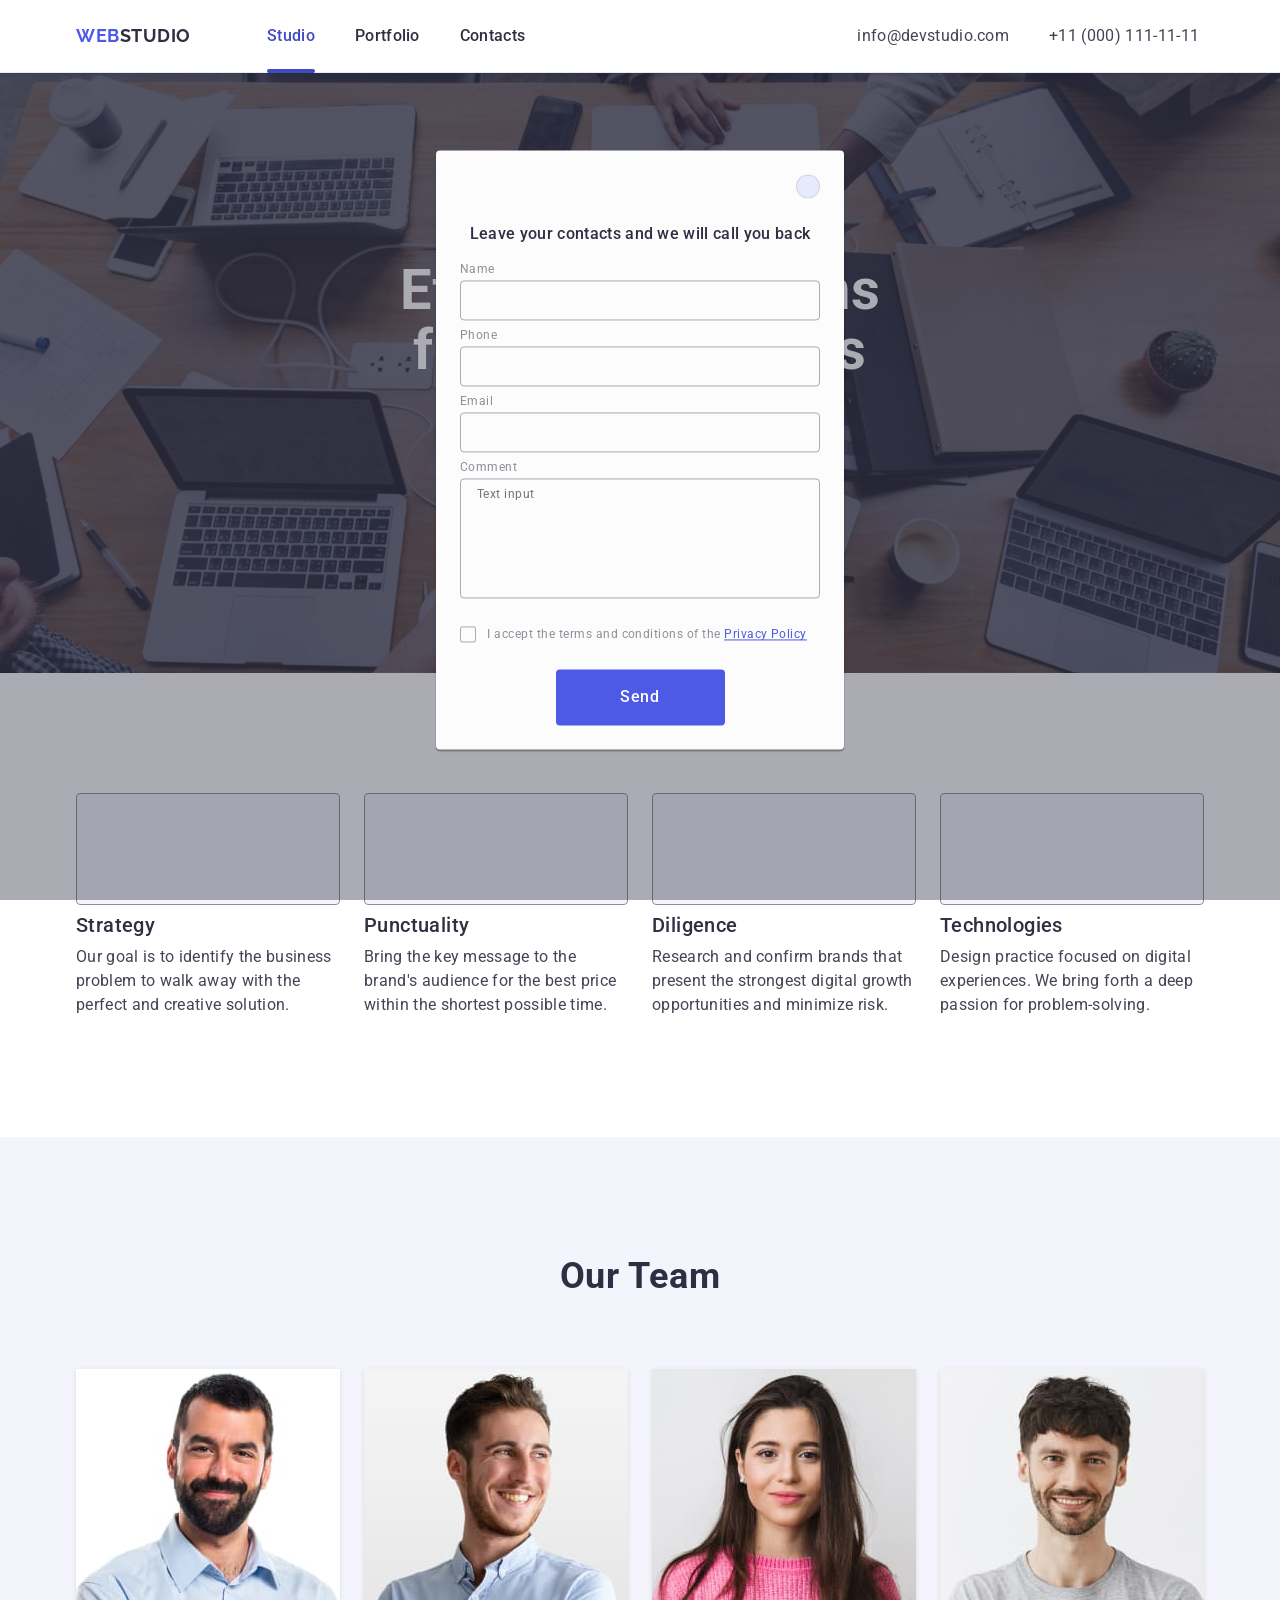
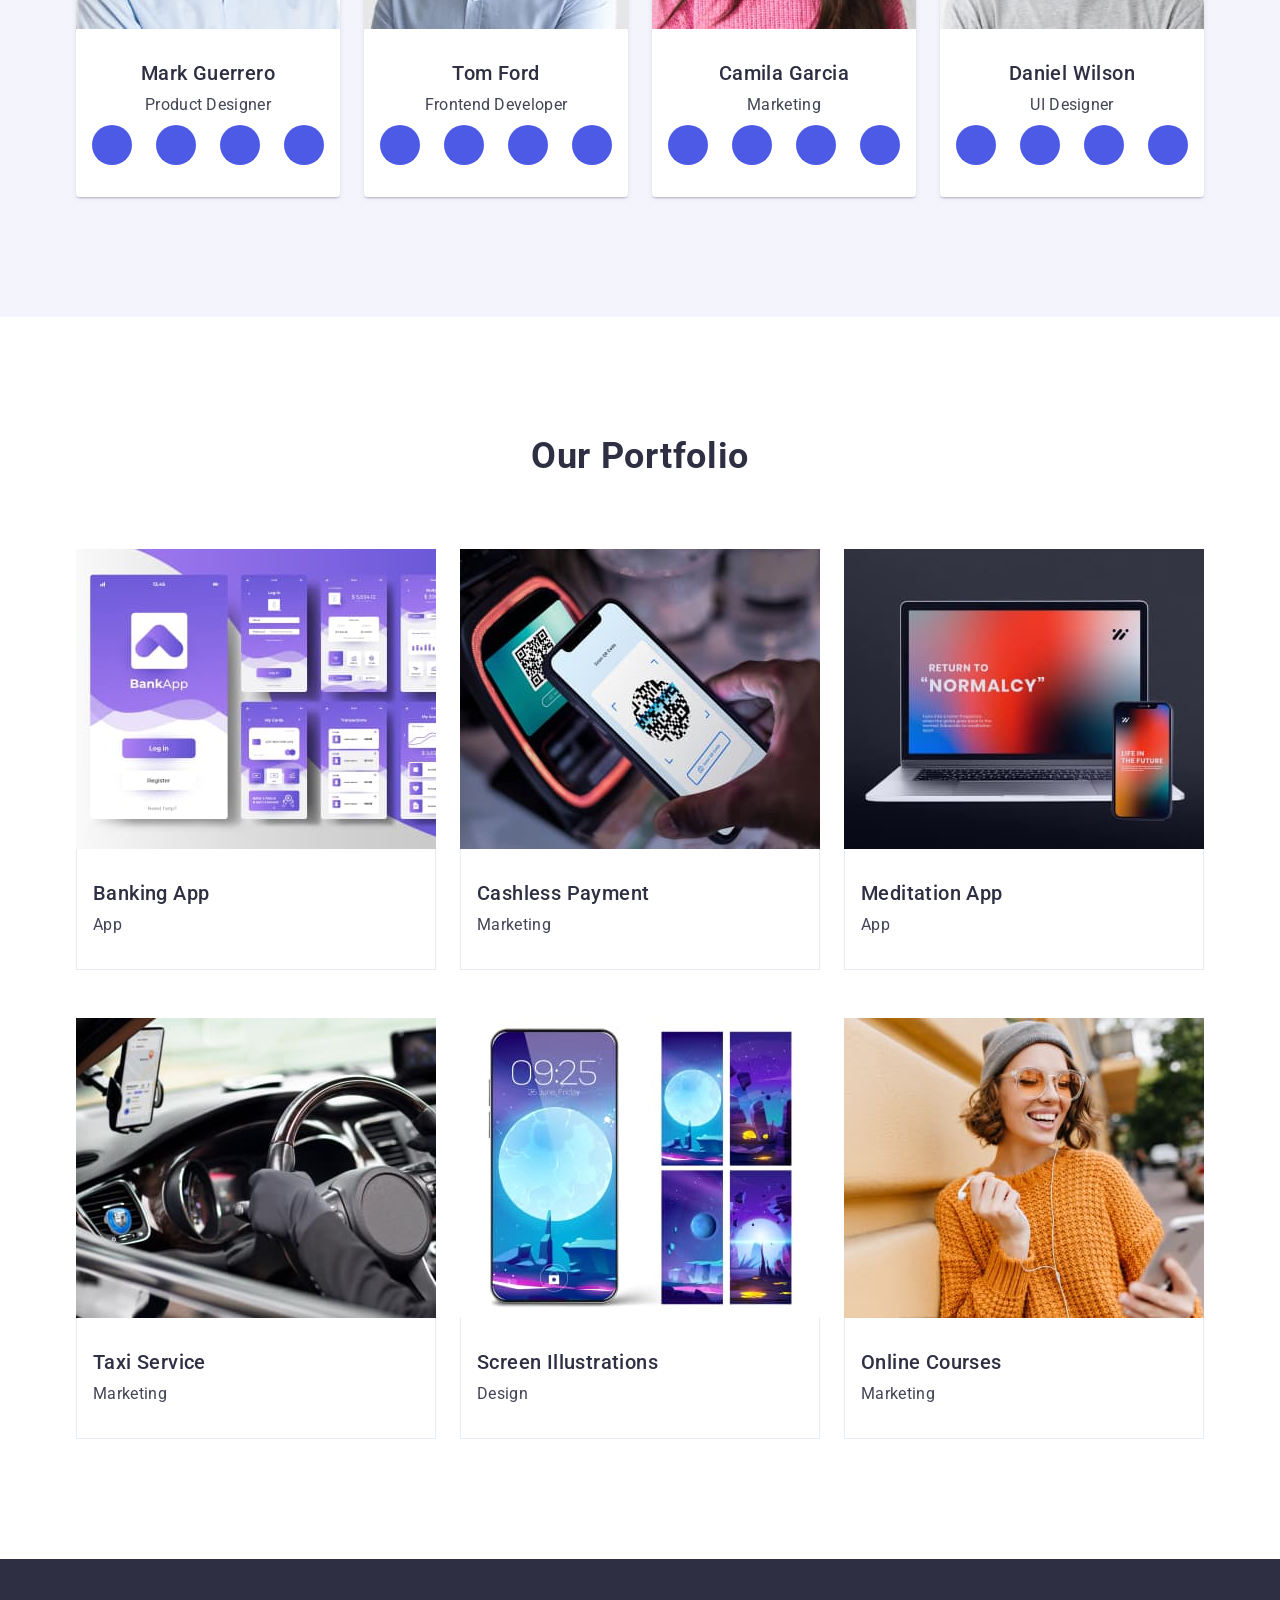
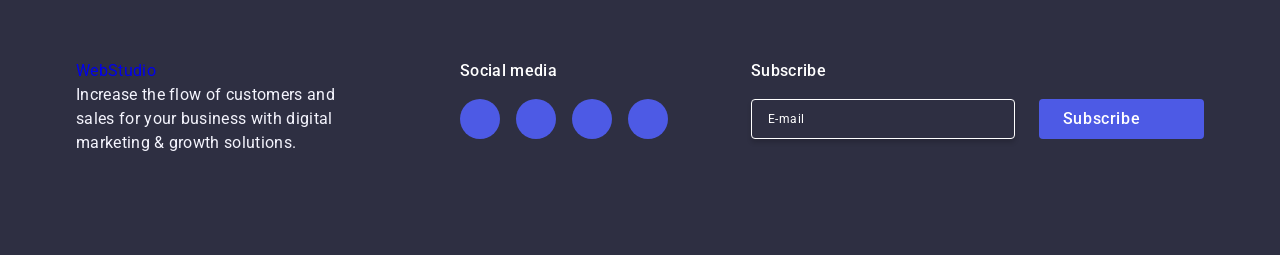
==== goit-markup-hw-06/index.html @ 76b23a29 "Add files via upload" ====
<!DOCTYPE html>
<html lang="en">
  <head>
    <meta charset="UTF-8" />
    <meta name="viewport" content="width=device-width, initial-scale=1.0">
    <meta name="description" content="Effective Solutions
      for Your Business" />
    <link rel="preconnect" href="https://fonts.googleapis.com" />
    <link rel="preconnect" href="https://fonts.gstatic.com" crossorigin />
    <link
      href="https://fonts.googleapis.com/css2?family=Raleway:wght@700&family=Roboto:wght@400;500;700&display=swap"
      rel="stylesheet"
    />
    <link
      rel="stylesheet"
      href="https://cdn.jsdelivr.net/npm/modern-normalize@2.0.0/modern-normalize.min.css"
    />
    <link rel="stylesheet" href="./css/styles.css" />
    <title>Web Studio</title>
  </head>
  <body>
    <!-- #region header-->
    <header class="header">
      <div class="container">
        <nav class="header-nav">
          <a class="header-link active" href="./index.html"
            ><span class="header-accent">Web</span>Studio</a
          >
          <ul class="header-list">
            <li class="header-item">
              <a class="nav-link active" href="./index.html">Studio</a>
            </li>
            <li class="header-item">
              <a class="nav-link" href="">Portfolio</a>
            </li>
            <li class="header-item">
              <a class="nav-link" href="">Contacts</a>
            </li>
          </ul>
        </nav>
        <address class="address">
          <ul class="address-list">
            <li class="address-item">
              <a class="address-link" href="mailto:info@devstudio.com"
                >info@devstudio.com</a>
            </li>
            <li class="address-item">
              <a class="address-link" href="tel:+110001111111"
                >+11 (000) 111-11-11</a>
            </li>
          </ul>
        </address>
      </div>
    </header>
    <!-- #endregion -->
    <main>
      <!-- #region hero-->
      <section class="hero">
        <div class="container">
          <h1 class="hero-title">Effective Solutions for Your Business</h1>
          <button type="button" class="button">Order Service</button>
        </div>
      </section>
      <!-- #endregion -->
      <!-- #region  benefits-->
      <section class="section benefits">
        <div class="container">
          <h2 class="visually-hidden">benefits</h2>
          <ul class="benefits-list">
            <li class="benefits-item">
              <div class="benefits-icon-container">
                <svg class="benefits-icon" width="64" height="64">
                  <use href="./images/icons.svg#icon-antenna"></use>
                </svg>
              </div>
              <h3 class="benefits-subtitle">Strategy</h3>
              <p class="benefits-text">
                Our goal is to identify the business problem to walk away with
                the perfect and creative solution.
              </p>
            </li>
            <li class="benefits-item">
              <div class="benefits-icon-container">
                <svg class="benefits-icon" width="64" height="64">
                  <use href="./images/icons.svg#icon-clock"></use>
                </svg>
              </div>
              <h3 class="benefits-subtitle">Punctuality</h3>
              <p class="benefits-text">
                Bring the key message to the brand's audience for the best price
                within the shortest possible time.
              </p>
            </li>
            <li class="benefits-item">
              <div class="benefits-icon-container">
                <svg class="benefits-icon" width="64" height="64">
                  <use href="./images/icons.svg#icon-diagram"></use>
                </svg>
                </div>
              <h3 class="benefits-subtitle">Diligence</h3>
              <p class="benefits-text">
                Research and confirm brands that present the strongest digital
                growth opportunities and minimize risk.
              </p>
            </li>
            <li class="benefits-item">
              <div class="benefits-icon-container">
                <svg class="benefits-icon" width="64" height="64">
                  <use href="./images/icons.svg#icon-astronaut"></use>
                </svg>
              </div>
              <h3 class="benefits-subtitle">Technologies</h3>
              <p class="benefits-text">
                Design practice focused on digital experiences. We bring forth a
                deep passion for problem-solving.
              </p>
            </li>
          </ul>
        </div>
      </section>
      <!-- #endregion -->
      <!-- #region team-->
      <section class="section team">
        <div class="container">
          <h2 class="team-title">Our Team</h2>
          <ul class="team-list">
            <li class="team-item">
              <img
                src="./images/our-team/mark.jpg"
                alt="Mark Guerrero"
                width="264"
                height="260">
              <div class="team-info">
                <h3 class="team-subtitle">Mark Guerrero</h3>
                <p class="team-text">Product Designer</p>
                <ul class="social-list">
                  <li class="social-item">
                    <a href="" class="social-link">
                      <svg class="social-icon" width="16" height="16">
                        <use href="./images/icons.svg#icon-instagram"></use>
                      </svg>
                    </a>
                  </li>
                  <li class="social-item">
                    <a href="" class="social-link">
                      <svg class="social-icon" width="16" height="16">
                        <use href="./images/icons.svg#icon-twitter"></use>
                      </svg>
                    </a>
                  </li>
                  <li class="social-item">
                    <a href="" class="social-link">
                      <svg class="social-icon" width="16" height="16">
                        <use href="./images/icons.svg#icon-facebook"></use>
                      </svg>
                    </a>
                  </li>
                  <li class="social-item">
                    <a href="" class="social-link">
                      <svg class="social-icon" width="16" height="16">
                        <use href="./images/icons.svg#icon-linkedin"></use>
                      </svg>
                    </a>
                  </li>
                </ul>
              </div>
            </li>
            <li class="team-item">
              <img
                src="./images/our-team/tom.jpg"
                alt="Tom Ford"
                width="264"
                height="260"
              />
              <div class="team-info">
                <h3 class="team-subtitle">Tom Ford</h3>
                <p class="team-text">Frontend Developer</p>
                <ul class="social-list">
                  <li class="social-item">
                    <a href="" class="social-link">
                      <svg class="social-icon" width="16" height="16">
                        <use href="./images/icons.svg#icon-instagram"></use>
                      </svg>
                    </a>
                  </li>
                  <li class="social-item">
                    <a href="" class="social-link">
                      <svg class="social-icon" width="16" height="16">
                        <use href="./images/icons.svg#icon-twitter"></use>
                      </svg>
                    </a>
                  </li>
                  <li class="social-item">
                    <a href="" class="social-link">
                      <svg class="social-icon" width="16" height="16">
                        <use href="./images/icons.svg#icon-facebook"></use>
                      </svg>
                    </a>
                  </li>
                  <li class="social-item">
                    <a href="" class="social-link">
                      <svg class="social-icon" width="16" height="16">
                        <use href="./images/icons.svg#icon-linkedin"></use>
                      </svg>
                    </a>
                  </li>
                </ul>
              </div>
            </li>
            <li class="team-item">
              <img
                src="./images/our-team/camila.jpg"
                alt="Camila Garcia"
                width="264"
                height="260"
              />
              <div class="team-info">
                <h3 class="team-subtitle">Camila Garcia</h3>
                <p class="team-text">Marketing</p>
                <ul class="social-list">
                  <li class="social-item">
                    <a href="" class="social-link">
                      <svg class="social-icon" width="16" height="16">
                        <use href="./images/icons.svg#icon-instagram"></use>
                      </svg>
                    </a>
                  </li>
                  <li class="social-item">
                    <a href="" class="social-link">
                      <svg class="social-icon" width="16" height="16">
                        <use href="./images/icons.svg#icon-twitter"></use>
                      </svg>
                    </a>
                  </li>
                  <li class="social-item">
                    <a href="" class="social-link">
                      <svg class="social-icon" width="16" height="16">
                        <use href="./images/icons.svg#icon-facebook"></use>
                      </svg>
                    </a>
                  </li>
                  <li class="social-item">
                    <a href="" class="social-link">
                      <svg class="social-icon" width="16" height="16">
                        <use href="./images/icons.svg#icon-linkedin"></use>
                      </svg>
                    </a>
                  </li>
                </ul>
              </div>
            </li>
            <li class="team-item">
              <img
                src="./images/our-team/daniel.jpg"
                alt="Daniel Wilson"
                width="264"
                height="260"
              />
              <div class="team-info">
                <h3 class="team-subtitle">Daniel Wilson</h3>
                <p class="team-text">UI Designer</p>
                <ul class="social-list">
                  <li class="social-item">
                    <a href="" class="social-link">
                      <svg class="social-icon" width="16" height="16">
                        <use href="./images/icons.svg#icon-instagram"></use>
                      </svg>
                    </a>
                  </li>
                  <li class="social-item">
                    <a href="" class="social-link">
                      <svg class="social-icon" width="16" height="16">
                        <use href="./images/icons.svg#icon-twitter"></use>
                      </svg>
                    </a>
                  </li>
                  <li class="social-item">
                    <a href="" class="social-link">
                      <svg class="social-icon" width="16" height="16">
                        <use href="./images/icons.svg#icon-facebook"></use>
                      </svg>
                    </a>
                  </li>
                  <li class="social-item">
                    <a href="" class="social-link">
                      <svg class="social-icon" width="16" height="16">
                        <use href="./images/icons.svg#icon-linkedin"></use>
                      </svg>
                    </a>
                  </li>
                </ul>
              </div>
            </li>
          </ul>
        </div>
      </section>
<!-- #endregion -->

<!-- #region portfolio-->
      <section class="section portfolio">
        <div class="container">
          <h2 class="portfolio-title">Our Portfolio</h2>
          <ul class="portfolio-list">
            <li class="portfolio-item">
              <div class="portfolio-owerlay-container">
                <img
                  src="./images/portfolio/bankingApp.jpg"
                  alt="Banking App"
                  width="360"
                  height="300"/>
                <p class="portfolio-owerlay-text">
                  14 Stylish and User-Friendly App Design Concepts · Task
                  Manager App · Calorie Tracker App · Exotic Fruit Ecommerce App
                  · Cloud Storage App
                </p>
              </div>
                <div class="portfolio-info">
                <h3 class="portfolio-subtitle">Banking App</h3>
                <p class="portfolio-text">App</p>
              </div>
            </li>
            <li class="portfolio-item">
              <div class="portfolio-owerlay-container">
                <img
                  src="./images/portfolio/cashlessPayment.jpg"
                  alt="Cashless Payment"
                  width="360"
                  height="300"/>
                <p class="portfolio-owerlay-text">
                  14 Stylish and User-Friendly App Design Concepts · Task
                  Manager App · Calorie Tracker App · Exotic Fruit Ecommerce App
                  · Cloud Storage App
                </p>
              </div>
              <div class="portfolio-info">
                <h3 class="portfolio-subtitle">Cashless Payment</h3>
                <p class="portfolio-text">Marketing</p>
              </div>
            </li>
            <li class="portfolio-item">
              <div class="portfolio-owerlay-container">
                <img
                  src="./images/portfolio/meditationApp.jpg"
                  alt="Meditation App"
                  width="360"
                  height="300"/>
                <p class="portfolio-owerlay-text">
                  14 Stylish and User-Friendly App Design Concepts · Task
                  Manager App · Calorie Tracker App · Exotic Fruit Ecommerce App
                  · Cloud Storage App
                </p>
              </div>
              <div class="portfolio-info">
                <h3 class="portfolio-subtitle">Meditation App</h3>
                <p class="portfolio-text">App</p>
              </div>
            </li>
            <li class="portfolio-item">
              <div class="portfolio-owerlay-container">
                <img
                  src="./images/portfolio/taxiService.jpg"
                  alt="Taxi Service"
                  width="360"
                  height="300"/>
                <p class="portfolio-owerlay-text">
                  14 Stylish and User-Friendly App Design Concepts · Task
                  Manager App · Calorie Tracker App · Exotic Fruit Ecommerce App
                  · Cloud Storage App
                </p>
              </div>
              <div class="portfolio-info">
                <h3 class="portfolio-subtitle">Taxi Service</h3>
                <p class="portfolio-text">Marketing</p>
              </div>
            </li>
            <li class="portfolio-item">
              <div class="portfolio-owerlay-container">
                <img
                  src="./images/portfolio/screenIllustrations.jpg"
                  alt="Screen Illustrations"
                  width="360"
                  height="300"/>
                <p class="portfolio-owerlay-text">
                  14 Stylish and User-Friendly App Design Concepts · Task
                  Manager App · Calorie Tracker App · Exotic Fruit Ecommerce App
                  · Cloud Storage App
                </p>
              </div>
              <div class="portfolio-info">
                <h3 class="portfolio-subtitle">Screen Illustrations</h3>
                <p class="portfolio-text">Design</p>
              </div>
            </li>
            <li class="portfolio-item">
              <div class="portfolio-owerlay-container">
                <img
                  src="./images/portfolio/onlineCourses.jpg"
                  alt="Online Courses"
                  width="360"
                  height="300"/>
                <p class="portfolio-owerlay-text">
                  14 Stylish and User-Friendly App Design Concepts · Task
                  Manager App · Calorie Tracker App · Exotic Fruit Ecommerce App
                  · Cloud Storage App
                </p>
              </div>
              <div class="portfolio-info">
                <h3 class="portfolio-subtitle">Online Courses</h3>
                <p class="portfolio-text">Marketing</p>
              </div>
            </li>
          </ul>
        </div>
      </section>    
<!-- #endregion portfolio-->
</main>
<!-- #region footer-->
<footer class="footer">
  <div class="container footer-container">
    <div class="footer-logo-content">
      <a class="logo footer-logo" href="./index.html"
        >Web<span class="footer-logo-part">Studio</span>
      </a>
      <p class="footer-logo-text">
        Increase the flow of customers and sales for your business with
        digital marketing & growth solutions.
      </p>
    </div>
    <div class="footer-socials">
      <p class="footer-socials-text">Social media</p>
      <ul class="footer-socials-list">
        <li class="footer-socials-item">
          <a
            class="footer-socials-link"
            href="https://instagram.com"
            target="_blank"
          >
            <svg class="footer-socials-icon" width="24" height="24">
              <use href="./images/icons.svg#icon-instagram"></use>
            </svg>
          </a>
        </li>
        <li class="footer-socials-item">
          <a
            class="footer-socials-link"
            href="https://twitter.com"
            target="_blank"
          >
            <svg class="footer-socials-icon" width="24" height="24">
              <use href="./images/icons.svg#icon-twitter"></use>
            </svg>
          </a>
        </li>
        <li class="footer-socials-item">
          <a
            class="footer-socials-link"
            href="https://facebook.com"
            target="_blank"
          >
            <svg class="footer-socials-icon" width="24" height="24">
              <use href="./images/icons.svg#icon-facebook"></use>
            </svg>
          </a>
        </li>
        <li class="footer-socials-item">
          <a
            class="footer-socials-link"
            href="https://linkedin.com"
            target="_blank"
          >
            <svg class="footer-socials-icon" width="24" height="24">
              <use href="./images/icons.svg#icon-linkedin"></use>
            </svg>
          </a>
        </li>
      </ul>
    </div>
    <div class="footer-subscribe">
      <p class="footer-subscribe-text">Subscribe</p>
      <form class="footer-subscribe-form">
        <label class="footer-subscribe-email-label">
          <input
            class="footer-subscribe-email-input"
            name="email"
            type="email"
            placeholder="E-mail"
          />
        </label>
        <button class="footer-subscribe-btn" type="submit">
          Subscribe
          <svg class="footer-subscribe-icon" width="24" height="24">
            <use href="./images/icons.svg#icon-plane"></use>
          </svg>
        </button>
      </form>
    </div>
  </div>
</footer>
<!--#region backdrop-->
<div class="backdrop is-open">
  <div class="modal">
    <button class="modal-close" type="button">
      <svg class="modal-close-icon" width="8" height="8">
        <use href="./images/icons.svg#icon-close"></use>
      </svg>
    </button>
    <p class="modal-text">Leave your contacts and we will call you back</p>
    <form class="modal-form">
      <div class="modal-form-field">
        <label class="modal-label" for="user-name">Name</label>
        <div class="modal-form-input-wrapper">
          <input class="modal-form-input" type="text" id="user-name" name="user-name" />
          <svg class="modal-icon" width="18" height="24">
            <use href="./images/icons.svg#icon-name"></use>
          </svg>
        </div>
      </div>
      <div class="modal-form-field">
        <label class="modal-label" for="phone">Phone</label>
        <div class="modal-form-input-wrapper">
          <input class="modal-form-input" type="tel" id="phone" name="phone" />
          <svg class="modal-icon" width="18" height="24">
            <use href="./images/icons.svg#icon-phone"></use>
          </svg>
        </div>
      </div>
      <div class="modal-form-field">
        <label class="modal-label" for="email">Email</label>
        <div class="modal-form-input-wrapper">
          <input class="modal-form-input" type="email" id="email" name="email" />
          <svg class="modal-icon" width="18" height="24">
            <use href="./images/icons.svg#icon-email"></use>
          </svg>
        </div>
      </div>
      <div class="modal-form-comment">
        <label class="modal-label" for="user-comment">Comment</label>
        <textarea
          class="modal-form-comment-textarea"
          id="user-comment"
          name="user-comment"
          placeholder="Text input"
        ></textarea>
      </div>
      <div class="modal-policy">
        <input
          class="modal-policy-checkbox visually-hidden"
          type="checkbox"
          value="true"
          id="user-privacy"
          name="user-privacy"
        />
        <label class="modal-policy-label" for="user-privacy">
          <span class="modal-policy-input-part">
            <svg class="modal-checkbox-icon" width="10" height="8">
              <use href="./images/icons.svg#icon-checkbox"></use>
            </svg>
          </span>
          I accept the terms and conditions of the
          <a class="modal-policy-link">Privacy Policy</a>
        </label>
      </div>
      <button class="modal-form-btn" type="submit">Send</button>
    </form>
  </div>
</div>
</body>
</html>
---- goit-markup-hw-06/css/styles.css ----
:root {
    --color-iris: #4d5ae5; /* CTA, focused, active stts, links */
    --color-ocean: #404bbf; /* CTAs */
    --color-navy-blue: #2e2f42; /* Overlay, shadows, headings */
    --color-green: #31d0aa; /* valid fields, sucs messages */
    --color-slate: #434455; /* body text */
    --color-light-slate: #8e8f99; /* helper text */
    --color-cornflower: #e7e9fc; /* accent color */
    --color-cloud: #f4f4fd; /* lightmode background */
    --color-navy-blue-modal: #2e2f42; /* modal overlay */
    --color-grey: #2e2f42;  /* hero background */
    --color-light: #fff;
}   
/* #region  basic style*/
body {
  font-family: "Roboto", sans-serif;
  font-weight: 400;
  font-size: 16px;
  letter-spacing: 0.02em;
  line-height: 1.5;
  color: #2e2f42;
  background-color: #ffffff;
}

a {
  text-decoration: none;
  box-sizing: border-box;
  padding: 0;
}

img {
  display: block;
}
address {
  font-style: normal;
}

ul,
ol {
  list-style-type: none;
  margin: 0;
  padding: 0;
}

h1,
h2,
h3,
h4,
h5,
h6,
p {
  padding: 0;
  margin: 0;
}

h2 {
  font-weight: 700;
  font-size: 36px;
  line-height: 1.11;
  letter-spacing: 0.02em;
  text-align: center;
  color: #2e2f42;
}

h3 {
  font-weight: 500;
  font-size: 20px;
  line-height: 1.2;
  letter-spacing: 0.02em;
  color: #2e2f42;
}

button {
  font-weight: 600;
  cursor: pointer;
}

p {
  color: #434455;
}

/* #endregion */
/* #region common style*/
.visually-hidden {
  position: absolute;
  width: 1px;
  height: 1px;
  margin: -1px;
  border: 0;
  padding: 0;
  white-space: nowrap;
  clip-path: inset(100%);
  clip: rect(0 0 0 0);
  overflow: hidden;
}

.container {
  width: 1158px;
  padding: 0 15px 0 15px;
  margin: 0 auto;
}

.section {
  padding: 120px 0;
}
.social-item {
}
.social-icon {
  fill: #f4f4fd;
}

/* #endregion */
/* #region  header style*/
.header {
  border-bottom: 1px solid #e7e9fc;
  box-shadow: 0px 2px 1px rgba(46, 47, 66, 0.08),
    0px 1px 1px rgba(46, 47, 66, 0.16), 0px 1px 6px rgba(46, 47, 66, 0.08);
  position: sticky;
  top: 0;
  background-color: #fff;
  z-index: 999;
}
.header .container {
  display: flex;
  align-content: space-between;
}
.header-nav {
  display: flex;
  align-items: center;
  gap: 0px;
}

.header-link {
  font-family: "Raleway", sans-serif;
  font-weight: 700;
  font-size: 18px;
  line-height: 1.17;
  letter-spacing: 0.03em;
  text-transform: uppercase;
  color: inherit;
  width: 115px;

  margin-right: 76px;
  padding: 24px 0;
}
.header-accent {
  color: #4d5ae5;
}
.header-list {
  display: flex;
  flex-direction: row;
  gap: 40px;

  margin-right: 332px;
}

.header-item {
}

.nav-link {
  display: block;
  padding: 24px 0;
  color: inherit;
  font-weight: 500;

  transition: color 250ms cubic-bezier(0.4, 0, 0.2, 1);
}
.nav-link:hover,
.nav-link:focus {
  color: #404bbf;
}
.nav-link.active {
  position: relative;
  color: #404bbf;
}

.nav-link.active::after {
  position: absolute;
  left: 0;
  bottom: -1px;

  content: "";
  display: block;

  border-radius: 2px;
  width: 100%;
  height: 4px;

  background-color: #404bbf;
}

.address {
}
.address-list {
  display: flex;
  gap: 40px;
}
.address-link {
  display: block;
  color: #434455;
  padding: 24px 0;

  transition: color 250ms cubic-bezier(0.4, 0, 0.2, 1);
}
.address-link:hover,
.address-link:focus {
  color: #404bbf;
}
/* #endregion */
/* #region  hero style*/
.hero {
  margin: 0 auto;
  max-width: 1440px;
  padding: 188px 0;
  background-color: rgba(46, 47, 66, 0.7);
  background-image: linear-gradient(
      rgba(46, 47, 66, 0.7),
      rgba(46, 47, 66, 0.7)
    ),
    url("../images/background/hero-bg.jpg");
  background-repeat: no-repeat;
  background-size: cover;
  background-position: center;
}

.hero .container {
}
.hero-title {
  font-weight: 700;
  font-size: 56px;
  line-height: 1.07;
  text-align: center;
  color: #fff;

  max-width: 496px;
  margin: 0 auto 48px;
}
.button {
  font-family: Roboto, sans-serif;
  display: block;
  color: #fff;
  background: #4d5ae5;
  font-weight: 500;
  line-height: 1.5;
  letter-spacing: 0.04em;
  border-radius: 4px;
  padding: 16px 32px;
  min-width: 169px;
  margin: 0 auto;
  border: none;

  transition: background-color 250ms cubic-bezier(0.4, 0, 0.2, 1);

  box-shadow: rgba(0, 0, 0, 0.17) 0px -23px 25px 0px inset,
    rgba(0, 0, 0, 0.15) 0px -36px 30px 0px inset,
    rgba(0, 0, 0, 0.1) 0px -79px 40px 0px inset, rgba(0, 0, 0, 0.06) 0px 2px 1px,
    rgba(0, 0, 0, 0.09) 0px 4px 2px, rgba(0, 0, 0, 0.09) 0px 8px 4px,
    rgba(0, 0, 0, 0.09) 0px 16px 8px, rgba(0, 0, 0, 0.09) 0px 32px 16px;
}

.button:hover,
.button:focus {
  background: #404bbf;
  box-shadow: rgba(50, 50, 93, 0.25) 0px 30px 60px -12px inset,
    rgba(0, 0, 0, 0.3) 0px 18px 36px -18px inset;
}
/* #endregion */
/* #region benefits style*/
.benefits {
}
.benefits .container {
}
.benefits-icon-container {
  display: flex;
  align-items: center;
  justify-content: center;

  border: 1px solid #8e8f99;
  background-color: #f4f4fd;
  border-radius: 4px;
  width: 100%;
  height: 112px;
  margin-bottom: 8px;
}
.benefits-title {
}
.benefits-list {
  display: flex;
  gap: 24px;
}
.benefits-item {
  width: calc((100% - 72px) / 4);
}
.benefits-subtitle {
  margin-bottom: 8px;
}
.benefits-text {
}
/* #endregion */
/* #region team style*/
.team {
  background: #f4f4fd;
}

.team-title {
  margin-bottom: 72px;
}
.team-list {
  display: flex;
  gap: 24px;
}
.team-item {
  width: calc((100% - 72px) / 4);
  border-radius: 0px 0px 4px 4px;
  box-shadow: 0 2px 1px 0 rgba(46, 47, 66, 0.08),
    0 1px 1px 0 rgba(46, 47, 66, 0.16), 0 1px 6px 0 rgba(46, 47, 66, 0.08);
}

.team-info {
  padding: 32px 0;
  text-align: center;
  background: #fff;
  border-radius: 0 0 4px 4px;
}
.team-subtitle {
  text-align: center;
  margin-bottom: 8px;
}
.team-text {
  text-align: center;
}

.social-title {
  font-weight: 500;
  font-size: 16px;
  line-height: 1.5;
  letter-spacing: 0.02em;
  color: #fff;
  margin-bottom: 16px;
  text-align: start;
}

.social-list {
  display: flex;
  gap: 24px;
  width: 100%;
  justify-content: center;
  margin-top: 8px;
}
.social-item {
}
.social-link {
  display: flex;
  justify-content: center;
  align-items: center;

  background-color: #4d5ae5;
  border-radius: 50%;

  padding: 12px;

  transition: background-color 250ms cubic-bezier(0.4, 0, 0.2, 1);
  cursor: pointer;
}

.social-link:hover,
.social-link:focus {
  background-color: #404bbf;

  /* box-shadow: rgba(50, 50, 93, 0.25) 0px 30px 60px -12px inset,
    rgba(0, 0, 0, 0.3) 0px 18px 36px -18px inset; */
}

/* #endregion */
/* #region  portfolio style*/
.portfolio {
}
.portfolio-title {
  text-align: center;
  margin-bottom: 72px;
}
.portfolio-list {
  display: flex;
  flex-direction: row;
  gap: 24px;
  row-gap: 48px;
  flex-wrap: wrap;
}
.portfolio-info {
  padding: 32px 16px;

  border-bottom: 1px solid #e7e9fc;
  border-left: 1px solid #e7e9fc;
  border-right: 1px solid #e7e9fc;
}
.portfolio-item {
  cursor: pointer;
  transition: box-shadow 250ms cubic-bezier(0.4, 0, 0.2, 1);
}
.portfolio-item:hover,
.portfolio-item:focus {
  box-shadow: 0 2px 1px 0 rgba(46, 47, 66, 0.08),
    0 1px 1px 0 rgba(46, 47, 66, 0.16), 0 1px 6px 0 rgba(46, 47, 66, 0.08);
}
.portfolio-owerlay-text {
  font-weight: 400;
  font-size: 16px;
  line-height: 1.5;
  letter-spacing: 0.02em;
  color: #f4f4fd;
  background-color: #4d5ae5;

  padding: 40px 32px;
  width: 100%;
  height: 100%;
  top: 0;
  left: 0;

  position: absolute;
  transform: translateY(100%);
  transition: transform 250ms cubic-bezier(0.4, 0, 0.2, 1);
}
.portfolio-item:hover .portfolio-owerlay-text,
.portfolio-item:focus .portfolio-owerlay-text {
  transform: translateY(0);
  background-color: #4d5ae5;
}
.portfolio-owerlay-container {
  position: relative;
  overflow: hidden;
}
.portfolio-info {
}
.portfolio-subtitle {
  margin-bottom: 8px;
}
.portfolio-text {
}
/* #endregion */

/* #region  footer style */
.footer {
  background-color: #2e2f42;
  padding: 100px 0;
}

.footer-container {
  display: flex;
  align-items: baseline;
}

.footer-logo-content {
  margin-right: 120px;
}

.footer-logo-text {
  font-size: 16px;
  line-height: 1.5;
  color: #f4f4fd;
  letter-spacing: 0.02em;
  max-width: 264px;
}

.footer-socials {
  margin-right: auto;
}

.footer-socials-text {
  font-weight: 500;
  font-size: 16px;
  line-height: 1.5;
  letter-spacing: 0.02em;
  color: #fff;
  margin-bottom: 16px;
}

.footer-socials-list {
  display: flex;
  gap: 16px;
}

.footer-socials-item {
  width: 40px;
  height: 40px;
}

.footer-socials-link {
  width: 100%;
  height: 100%;
  background-color: #4d5ae5;
  border-radius: 50%;
  display: flex;
  align-items: center;
  justify-content: center;
  transition: background-color 250ms cubic-bezier(0.4, 0, 0.2, 1);
}

.footer-socials-link:hover,
.footer-socials-link:focus {
  background-color: #31d0aa;
}

.footer-socials-icon {
  fill: #f4f4fd;
}

.footer-subscribe-text {
  margin-bottom: 16px;
  font-weight: 500;
  line-height: 1.5;
  letter-spacing: 0.02em;
  color: #fff;
}

.footer-subscribe-form {
  display: flex;
  gap: 24px;
}

.footer-subscribe-email-input {
  width: 264px;
  height: 40px;
  border: 1px solid #ffffff;
  background-color: transparent;
  font-size: 12px;
  line-height: 2;
  letter-spacing: 0.04em;
  padding-left: 16px;
  box-shadow: 0px 4px 4px rgba(0, 0, 0, 0.15);
  border-radius: 4px;
  color: #ffffff;
}

.footer-subscribe-email-input::placeholder {
  color: #fff;
}

.footer-subscribe-btn {
  min-width: 165px;
  height: 40px;
  display: flex;
  justify-content: center;
  align-items: center;
  font-family: 'Roboto', sans-serif;
  font-size: 16px;
  font-weight: 500;
  line-height: 1.5;
  letter-spacing: 0.04em;
  color: #fff;
  cursor: pointer;
  background-color: #4d5ae5;
  border: none;
  border-radius: 4px;
}

.footer-subscribe-icon {
  margin-left: 16px;
  fill: #f4f4fd;
}
/*#endregion footer style*/

/*#region backdrop*/
.backdrop {
  position: fixed;
  top: 0;
  left: 0;
  width: 100%;
  height: 100%;
  background-color: rgba(46, 47, 66, 0.4);
  opacity: 0;
  visibility: hidden;
  pointer-events: none;

  transition: opacity 250ms cubic-bezier(0.4, 0, 0.2, 1),
    visibility 250ms cubic-bezier(0.4, 0, 0.2, 1);
}

.backdrop.is-open {
  opacity: 1;
  visibility: visible;
  pointer-events: auto;
}

.modal {
  position: absolute;
  top: 50%;
  left: 50%;
  padding: 72px 24px 24px 24px;

  width: 408px;
  min-height: 584px;
  border-radius: 4px;
  transform: translate(-50%, -50%);
  box-shadow: 0px 1px 1px rgba(0, 0, 0, 0.14), 0px 1px 3px rgba(0, 0, 0, 0.12),
    0px 2px 1px rgba(0, 0, 0, 0.2);
  transition: transform 250ms cubic-bezier(0.4, 0, 0.2, 1);
  background-color: #fcfcfc;
}

.backdrop:not(.is-open) .modal {
  transform: translate(-50%, -50%) scale(1.5);
}

.modal-close {
  position: absolute;
  top: 24px;
  right: 24px;
  width: 24px;
  height: 24px;
  border-radius: 50%;
  display: flex;
  align-items: center;
  justify-content: center;
  background-color: #e7e9fc;
  border: 1px solid rgba(0, 0, 0, 0.1);
  padding: 0;
  cursor: pointer;
  transition: background-color 250ms cubic-bezier(0.4, 0, 0.2, 1),
    border 250ms cubic-bezier(0.4, 0, 0.2, 1);
}

.modal-close:hover {
  background-color: #404bbf;
  border: none;
}

.modal-close:focus {
  border: none;
  background-color: #404bbf;
}

.modal-close-icon {
  transition: fill 250ms cubic-bezier(0.4, 0, 0.2, 1);
}

.modal-close:hover .modal-close-icon {
  fill: #fff;
}

.modal-close:focus .modal-close-icon {
  fill: #fff;
}

.modal-text {
  font-weight: 500;
  font-size: 16px;
  line-height: 1.5;
  text-align: center;
  letter-spacing: 0.02em;
  color: #2e2f42;
  margin-bottom: 16px;
}

.modal-form-field {
  margin-bottom: 8px;
}

.modal-label {
  font-size: 12px;
  line-height: 1.17;
  letter-spacing: 0.04em;
  color: #8e8f99;
  display: block;
  margin-bottom: 4px;
}

.modal-form-input-wrapper {
  position: relative;
}

.modal-form-input {
  width: 100%;
  height: 40px;
  border: 1px solid rgba(46, 47, 66, 0.4);
  border-radius: 4px;
  background-color: transparent;
  padding-left: 38px;
  outline: transparent;
  transition: border-color 250ms cubic-bezier(0.4, 0, 0.2, 1);
}

.modal-icon {
  position: absolute;
  left: 16px;
  top: 50%;
  transform: translateY(-50%);
  transition: fill 250ms cubic-bezier(0.4, 0, 0.2, 1);
}

.modal-form-input:focus {
  border-color: #4D5AE5;  
}

.modal-form-input:focus + .modal-icon {
  fill: #4d5ae5;
}

.modal-form-comment {
  margin-bottom: 16px;
}

.modal-form-comment-textarea {
  width: 100%;
  height: 120px;
  font-size: 12px;
  line-height: 1.17;
  letter-spacing: 0.04em;
  color: rgba(46, 47, 66, 0.4);
  border: 1px solid rgba(46, 47, 66, 0.4);
  border-radius: 4px;
  background-color: transparent;
  padding: 8px 16px;
  outline: transparent;
  resize: none;
  transition: border-color 250ms cubic-bezier(0.4, 0, 0.2, 1);
}

.modal-form-comment-textarea:focus {
  border-color: #4D5AE5; 
}

.modal-policy {
  margin-bottom: 24px;
}

.modal-policy-label {
  font-size: 12px;
  line-height: 1.17;
  letter-spacing: 0.04em;
  color: #8e8f99;
}

.modal-policy-input-part {
  width: 16px;
  height: 16px;
  margin-right: 8px;
  border: 1px solid rgba(46, 47, 66, 0.4);
  border-radius: 2px;
  transition: background-color 250ms cubic-bezier(0.4, 0, 0.2, 1),
    border 250ms cubic-bezier(0.4, 0, 0.2, 1),
    fill 250ms cubic-bezier(0.4, 0, 0.2, 1);
  display: inline-flex;
  align-items: center;
  justify-content: center;
  fill: transparent;
}

.modal-policy-link {
  color: #4d5ae5;
  line-height: 1.3; 
  text-decoration: underline; 
  text-decoration-skip-ink: none;
}

.modal-policy-checkbox:checked + .modal-policy-label > .modal-policy-input-part { 
    background-color: #404BBF; 
    border: none; 
    fill: #F4F4FD; 
  }

.modal-form-btn {
  display: block;
  margin: 0 auto;
  min-width: 169px;
  height: 56px;
  font-family: 'Roboto', sans-serif;
  font-size: 16px;
  font-weight: 500;
  line-height: 1.5;
  letter-spacing: 0.04em;
  color: #fff;
  cursor: pointer;
  background-color: #4d5ae5;
  border-radius: 4px;
  border: none;
  transition: background-color 250ms cubic-bezier(0.4, 0, 0.2, 1);
}

.modal-form-btn:hover,
.modal-form-btn:focus {
  background-color: #404bbf;
}
/* #endregoin backdrop*/

@media (max-width: 767px) {
  .container {
    width: 100%;
  }

  .header {
    height: 56px;
    position: relative;
  }

  .header .header-nav .nav-logo {
    font-size: 18px;
    line-height: 1.17;
    letter-spacing: 0.03em;
    position: absolute;
    top: 16px;
    left: 16px;
  }

  .header .navbar-list,
  .header .navbar-right,
  .second-section .second-section_icon {
    display: none;
  }

  .header .navbar-menu {
    display: flex;
    position: absolute;
    right: 16px;
    top: 16px;
    background-color: #ffffff;
  }

  .header .navbar-menu {
    display: flex;
    align-items: center;
    justify-content: center;
    fill: #2f2f37;
    background-color: #ffffff;
    cursor: pointer;
    text-decoration: none;
    border: none;
  }

  .header .navbar-menu-icon {
    fill: #2f2f37;
    background-color: #ffffff;
  }

  .menu {
    display: flex;
    position: fixed;
    flex-direction: column;
    top: 0;
    right: 0;
    width: 100%;
    height: 100%;
    padding: 20px;
    background-color: white;
    box-shadow: -4px 0 8px rgba(0, 0, 0, 0.1);
    border-radius: 8px 0 0 8px;
  }

  .menu .menu-navigation {
    list-style: none;
    padding: 0;
    margin-top: 72px;
    margin-left: 16px;
    margin-bottom: 168px;
    display: flex;
    flex-direction: column;
    gap: 40px;
  }

  .menu .menu-navigation-item-link {
    text-decoration: none;
    font-size: 36px;
    font-weight: 700;
    line-height: 40px;
    letter-spacing: 0.02em;
  }

  .menu .menu-navigation-item-link:hover {
    color: #4b4bff;
  }

  .menu .contact {
    display: flex;
    flex-direction: column;
    gap: 24px;
  }

  .menu .contact .contact-link {
    text-decoration: none;
    color: #4D5AE5;
    font-family: Roboto;
    font-size: 20px;
    font-weight: 500;
    line-height: 24px;
    letter-spacing: 0.02em;
    text-align: left;
    text-underline-position: from-font;
    text-decoration-skip-ink: none;
  }

  .menu .contact li:nth-last-child(1) .contact-link {
    color: #434455;
  }

  .menu .social {
    display: flex;
    gap: 10px;
    margin-top: 48px;
  }

  .menu .menu-social-media {
    display: flex;
    flex-direction: row;
    gap: 40px;
  }

  .menu .social a {
    display: inline-block;
    width: 40px;
    height: 40px;
    background-color: #4b4bff;
    border-radius: 50%;
    display: flex;
    align-items: center;
    justify-content: center;
    text-decoration: none;
    color: white;
    font-size: 18px;
  }

  .menu .close {
    position: absolute;
    top: 20px;
    right: 20px;
    text-decoration: none;
    color: #333;
    border-radius: 50%;
    position: absolute;

    width: 24px;
    height: 24px;

    display: flex;
    align-items: center;
    justify-content: center;
    background-color: #e7e9fc;
    border: 1px solid rgba(0, 0, 0, 0.1);
    padding: 0;
    cursor: pointer;
    transition: background-color 250ms cubic-bezier(0.4, 0, 0.2, 1),
      border 250ms cubic-bezier(0.4, 0, 0.2, 1);
  }

  .second-section .second-section-ul {
    display: flex;
    flex-direction: column;
    margin-left: auto;
    margin-right: auto;
    gap: 72px;
    align-items: center;
    justify-content: center;
  }

  .second-section .second-section-li {
    min-width: 288px;
  }

  .third-section-team-members-list {
    display: flex;
    flex-direction: column;
    align-items: center;
    justify-content: center;
    margin-left: auto;
    margin-right: auto;
    gap: 72px;
  }

  .third-section .team-member {
    min-width: 264px;
  }

  .fourth-section .fourth-section-ul {
    display: flex;
    flex-direction: column;
    align-items: center;
    justify-content: center;
  }

  .fourth-section .fourth-section-list {
    min-width: 288px;
  }

  .footer .container {
    flex-direction: column;
    align-items: center;
    justify-content: center;
    gap: 72px;
    position: relative;
  }

  .footer .footer-left {
    display: flex;
    flex-direction: column;
    margin-right: 0;
    justify-content: center;
    align-items: center;
  }

  .footer-left .footer-text {
    display: flex;
    align-items: center;
    justify-content: center;
  }

  .footer .footer_right .footer_social-media {
    display: flex;
    align-items: center;
    justify-content: center;
  }

  .footer .footer-subscribe {
    flex-direction: column;
    margin-left: 0px;
  }

  .footer .footer-subscribe-text {
    display: flex;
    align-items: center;
    justify-content: center;
  }

  .footer .footer-subscribe .footer-form {
    flex-direction: column;
    display: flex;
    align-items: center;
    justify-content: center;
  }

  .footer .footer-button {
    max-width: 165px;
    display: flex;
    align-items: center;
    justify-content: center;
  }
}
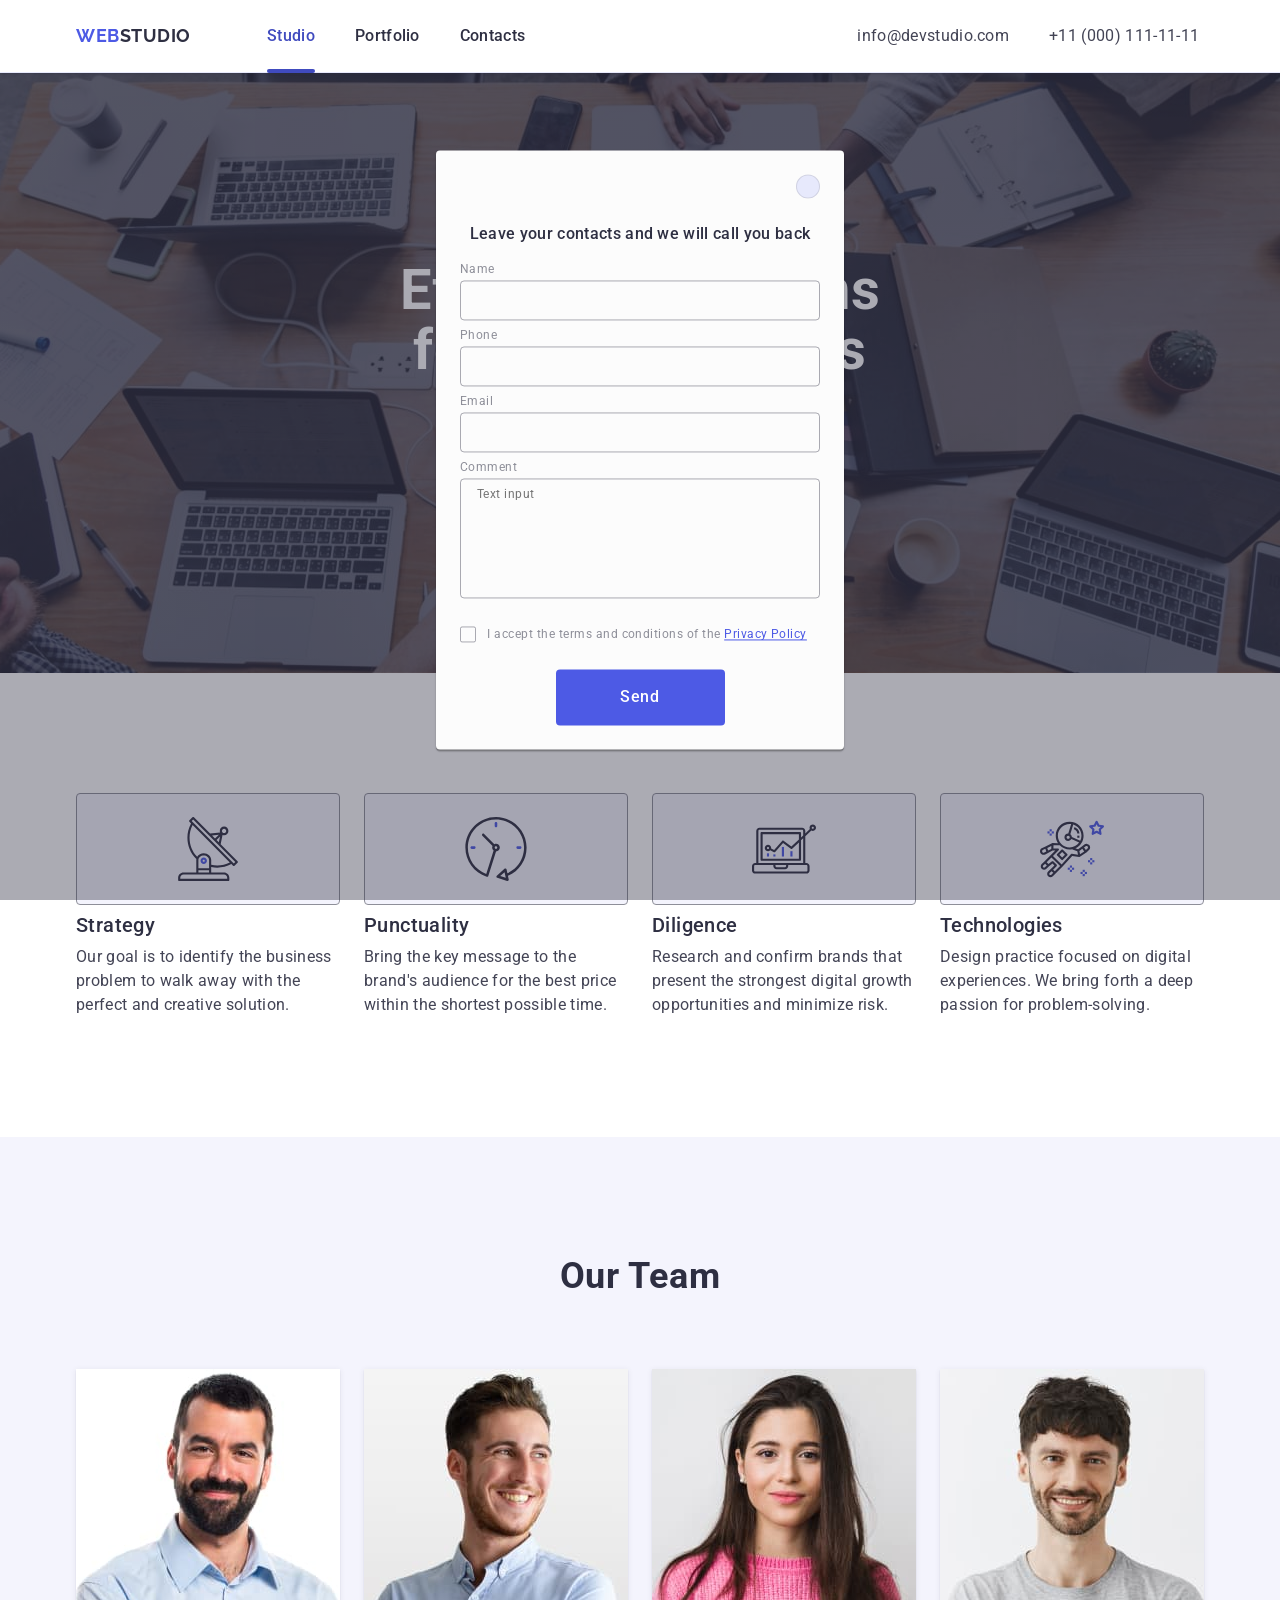
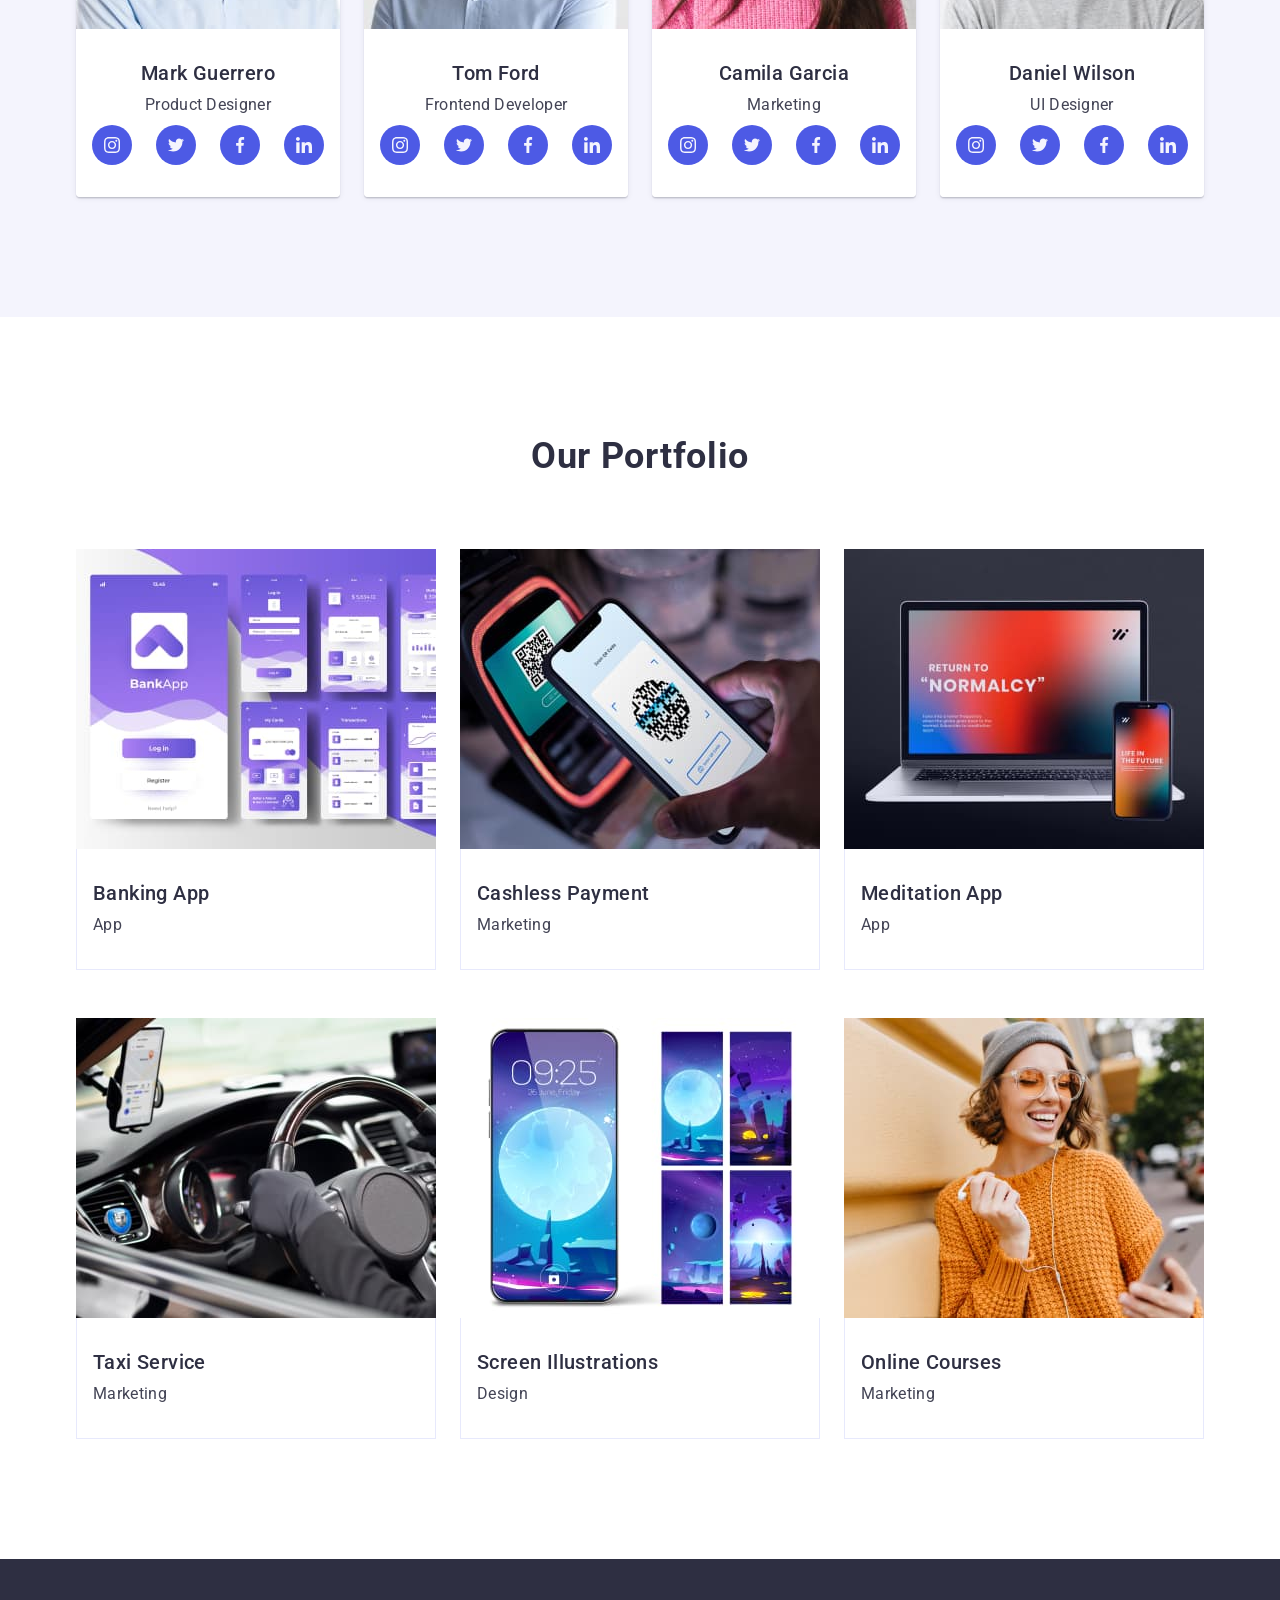
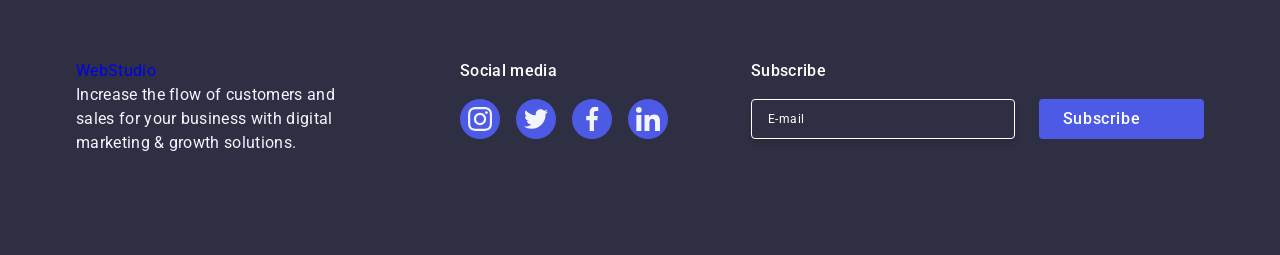
==== commit ae2d6af6: "Add files via upload" ====
--- a/goit-markup-hw-06/index.html
+++ b/goit-markup-hw-06/index.html
@@ -511,7 +511,7 @@
         <div class="modal-form-input-wrapper">
           <input class="modal-form-input" type="text" id="user-name" name="user-name" />
           <svg class="modal-icon" width="18" height="24">
-            <use href="./images/icons.svg#icon-name"></use>
+            <use href="./images/icons.svg#icon-person"></use>
           </svg>
         </div>
       </div>
